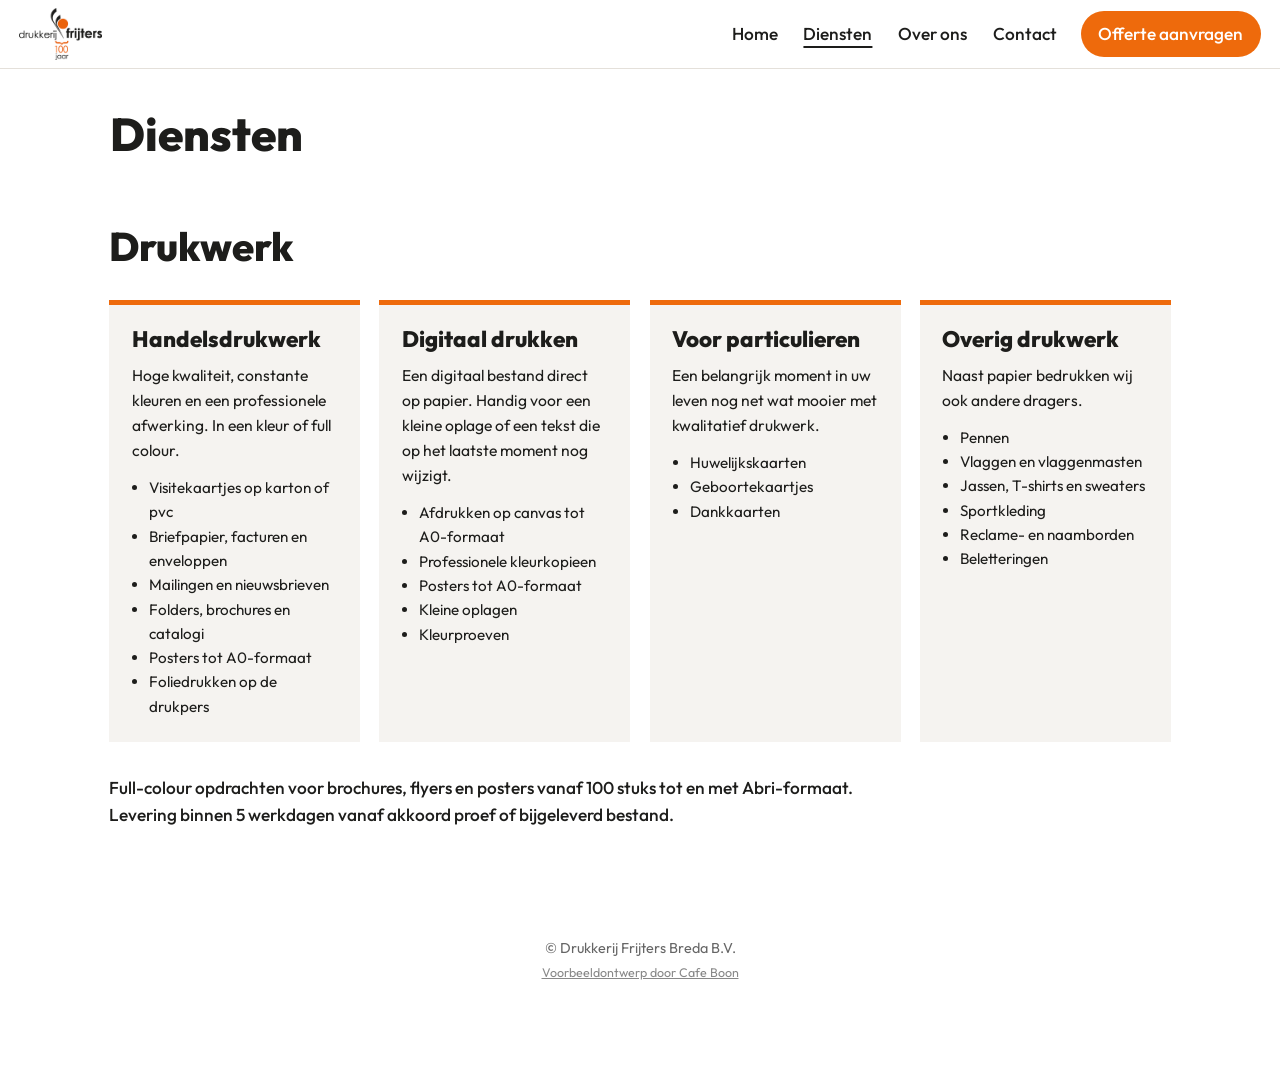
==== aanbod.html @ c1905881 "Website opgedeeld in meerdere pagina's" ====
<!doctype html>
<html lang="nl">
<head>
<meta charset="utf-8">
<meta name="viewport" content="width=device-width, initial-scale=1">
<meta name="robots" content="noindex">
<title>Diensten | Drukkerij Frijters</title>
<meta name="description" content="Drukkerij Frijters Breda B.V., Haarbeemd 60 in Bavel. Handelsdrukwerk, digitaal drukken, foliedruk en bedrukte artikelen sinds 1923. Ma t/m vr 9:00 tot 17:00.">
<meta property="og:title" content="Drukkerij Frijters, Bavel. Drukwerk sinds 1923">
<meta property="og:description" content="Handelsdrukwerk, digitaal drukken, foliedruk en bedrukte artikelen.">
<meta property="og:image" content="images/og.jpg">
<link rel="icon" type="image/jpeg" href="images/favicon.jpg">
<link rel="preconnect" href="https://fonts.googleapis.com">
<link rel="preconnect" href="https://fonts.gstatic.com" crossorigin>
<link href="https://fonts.googleapis.com/css2?family=Outfit:wght@300;400;500;700;800&display=swap" rel="stylesheet">
<link rel="stylesheet" href="style.css">
</head>
<body>
<header class="top">
<a class="brand" href="index.html"><img alt="Drukkerij Frijters, 100 jaar" src="images/logo.png"/></a>
<nav><a href="index.html">Home</a><a aria-current="page" href="aanbod.html">Diensten</a><a href="over.html">Over ons</a><a href="contact.html">Contact</a></nav>
<a class="call" href="mailto:info@drukkerij-frijters.nl?subject=Offerte%20drukwerk">Offerte aanvragen</a>
</header>
<div aria-label="Pagina's" class="sn-bar" role="navigation"><a class="sn-link" href="index.html">Home</a><a aria-current="page" class="sn-link" href="aanbod.html">Diensten</a><a class="sn-link" href="over.html">Over ons</a><a class="sn-link" href="contact.html">Contact</a></div>
<div class="sn-head"><h1>Diensten</h1></div>
<section class="wrap" id="drukwerk">
<h2>Drukwerk</h2>
<div class="grid">
<article>
<h3>Handelsdrukwerk</h3>
<p>Hoge kwaliteit, constante kleuren en een professionele afwerking. In een kleur of full colour.</p>
<ul><li>Visitekaartjes op karton of pvc</li><li>Briefpapier, facturen en enveloppen</li><li>Mailingen en nieuwsbrieven</li><li>Folders, brochures en catalogi</li><li>Posters tot A0-formaat</li><li>Foliedrukken op de drukpers</li></ul>
</article>
<article>
<h3>Digitaal drukken</h3>
<p>Een digitaal bestand direct op papier. Handig voor een kleine oplage of een tekst die op het laatste moment nog wijzigt.</p>
<ul><li>Afdrukken op canvas tot A0-formaat</li><li>Professionele kleurkopieen</li><li>Posters tot A0-formaat</li><li>Kleine oplagen</li><li>Kleurproeven</li></ul>
</article>
<article>
<h3>Voor particulieren</h3>
<p>Een belangrijk moment in uw leven nog net wat mooier met kwalitatief drukwerk.</p>
<ul><li>Huwelijkskaarten</li><li>Geboortekaartjes</li><li>Dankkaarten</li></ul>
</article>
<article>
<h3>Overig drukwerk</h3>
<p>Naast papier bedrukken wij ook andere dragers.</p>
<ul><li>Pennen</li><li>Vlaggen en vlaggenmasten</li><li>Jassen, T-shirts en sweaters</li><li>Sportkleding</li><li>Reclame- en naamborden</li><li>Beletteringen</li></ul>
</article>
</div>
<p class="note">Full-colour opdrachten voor brochures, flyers en posters vanaf 100 stuks tot en met Abri-formaat. Levering binnen 5 werkdagen vanaf akkoord proef of bijgeleverd bestand.</p>
</section>
<footer>
<p>© Drukkerij Frijters Breda B.V.</p>
<p class="credit"><a href="https://cafeboon.com">Voorbeeldontwerp door Cafe Boon</a></p>
</footer>
<a class="fab" href="tel:+31765212223">Bel</a>
<script>try{(function(){
  var n=new Date(),d=n.getDay(),m=n.getHours()+n.getMinutes()/60,el=document.getElementById('status');
  var r=document.querySelector('tr[data-d="'+d+'"]');if(r)r.className='today';
  if(d>=1&&d<=5&&m>=9&&m<17){el.textContent='Nu geopend tot 17:00';el.className='tag yes'}
  else{el.textContent='Nu gesloten'}
})();}catch(e){}</script>
</body></html>
---- style.css ----
:root{--orange:#ee6a0c;--ink:#1d1d1b;--bg:#fff;--soft:#f5f3f0;--line:#e4e0da}
*{box-sizing:border-box}
body{margin:0;font-family:"Outfit",sans-serif;color:var(--ink);background:var(--bg);line-height:1.6;font-size:1.08rem}
h1,h2,h3{font-weight:800;line-height:1.1;margin:0 0 .5em}
h2{font-size:clamp(1.8rem,4vw,2.5rem)}
a{color:#c4550a}
.top{display:flex;align-items:center;gap:1.5rem;padding:.5rem 1.2rem;background:#fff;border-bottom:1px solid var(--line);position:sticky;top:0;z-index:5}
.brand img{height:52px;display:block}
.top nav{margin-left:auto;display:flex;gap:1.6rem}.top nav a{color:var(--ink);text-decoration:none;font-weight:500}
.call{background:var(--orange);color:#fff;text-decoration:none;padding:.55rem 1.1rem;font-weight:500;border-radius:999px;white-space:nowrap}
.hero{display:grid;grid-template-columns:1.1fr 1fr;background:var(--soft);min-height:520px}
.hero-in{padding:4rem 2rem 4rem max(1.2rem,calc((100vw - 1100px)/2));align-self:center}
.hero h1{font-size:clamp(2.2rem,5vw,3.6rem);font-weight:300}
.hero h1 em{font-style:normal;font-weight:800;color:var(--orange)}
.claim{max-width:520px;font-size:1.15rem}
.addr{font-weight:500}
.hero-img{width:100%;height:100%;object-fit:cover;display:block}
.tag{display:inline-block;background:#d8d3cb;padding:.25rem .8rem;font-size:.9rem;margin:0 0 1rem;border-radius:999px}.tag.yes{background:#2e7d32;color:#fff}
.actions{display:flex;gap:.8rem;flex-wrap:wrap;margin-top:1.4rem}
.btn{display:inline-block;background:var(--orange);color:#fff;padding:.8rem 1.5rem;text-decoration:none;font-weight:500;border-radius:999px}
.btn.ghost{background:transparent;border:2px solid var(--ink);color:var(--ink)}
.btn.alt{background:var(--ink)}
.wrap{max-width:1100px;margin:0 auto;padding:4rem 1.2rem}
.grid{display:grid;grid-template-columns:repeat(auto-fill,minmax(240px,1fr));gap:1.2rem;margin:2rem 0}
.grid article{background:var(--soft);border-top:5px solid var(--orange);padding:1.4rem}
.grid h3{font-size:1.4rem}.grid p{margin:0 0 .8rem;font-size:.98rem}
.grid ul{margin:0;padding-left:1.1rem;font-size:.95rem}
.note{font-weight:500;max-width:760px}
.band{background:var(--ink);color:#fff}
.split{display:grid;grid-template-columns:1fr 1fr;gap:3rem;align-items:center}
.split img{width:100%;aspect-ratio:4/3;object-fit:cover;border-radius:6px}
.visit{background:var(--soft)}
.two{display:grid;grid-template-columns:1fr 1fr;gap:3rem}
table{border-collapse:collapse;width:100%;max-width:400px}
th{text-align:left;font-weight:400}td{text-align:right}
th,td{padding:.5rem 0;border-bottom:1px solid var(--line)}
tr.today{font-weight:700;color:#c4550a}
footer{text-align:center;padding:1.5rem 1rem 5rem;font-size:.9rem;color:#666}
footer p{margin:.2rem}.credit{font-size:.78rem}.credit a{color:#888}
.fab{display:none}
@media(max-width:760px){
.top nav,.call{display:none}
.hero{grid-template-columns:1fr;min-height:0}.hero-in{padding:2.5rem 1.2rem}.hero-img{height:240px;order:-1}
.two,.split{grid-template-columns:1fr;gap:2rem}
.fab{display:block;position:fixed;right:1rem;bottom:1rem;background:var(--orange);color:#fff;text-decoration:none;font-weight:500;padding:.9rem 1.5rem;border-radius:999px;box-shadow:0 4px 12px rgba(0,0,0,.3);z-index:9}}
/* sitenav:start */
.sn-bar{display:none;gap:6px;overflow-x:auto;white-space:nowrap;-webkit-overflow-scrolling:touch;padding:8px 12px;background:inherit;color:inherit;font:inherit;line-height:1.2;border-bottom:1px solid rgba(128,128,128,.35);box-sizing:border-box;max-width:100%}
.sn-bar a.sn-link{flex:0 0 auto;padding:9px 15px;border-radius:999px;color:inherit;text-decoration:none;font-size:15px;font-weight:600;letter-spacing:0;text-transform:none;margin:0}
.sn-bar a.sn-link[aria-current="page"]{background:rgba(128,128,128,.2);box-shadow:inset 0 -2px 0 currentColor}
@media(max-width:760px){.sn-bar{display:flex}}
nav a[aria-current="page"]:not(.cta):not(.btn):not(.call){text-decoration:underline;text-underline-offset:6px;text-decoration-thickness:2px}
.sn-head{max-width:1100px;margin:0 auto;padding:40px 20px 0;box-sizing:border-box}
.sn-head h1{margin:0;color:inherit;font-size:clamp(30px,5vw,46px);line-height:1.1}
.sn-cards{max-width:1100px;margin:0 auto;padding:40px 20px;display:grid;grid-template-columns:repeat(auto-fit,minmax(230px,1fr));gap:16px;box-sizing:border-box}
.sn-card{display:block;padding:20px 22px;border:1px solid rgba(128,128,128,.45);border-radius:10px;background:rgba(128,128,128,.07);color:inherit;text-decoration:none;min-width:0}
.sn-card strong{display:block;font-size:1.25em;margin:0 0 6px;color:inherit}
.sn-card span{display:block;opacity:.8;font-size:.95em;line-height:1.4}
.sn-card:hover,.sn-card:focus-visible{border-color:currentColor}
/* sitenav:end */
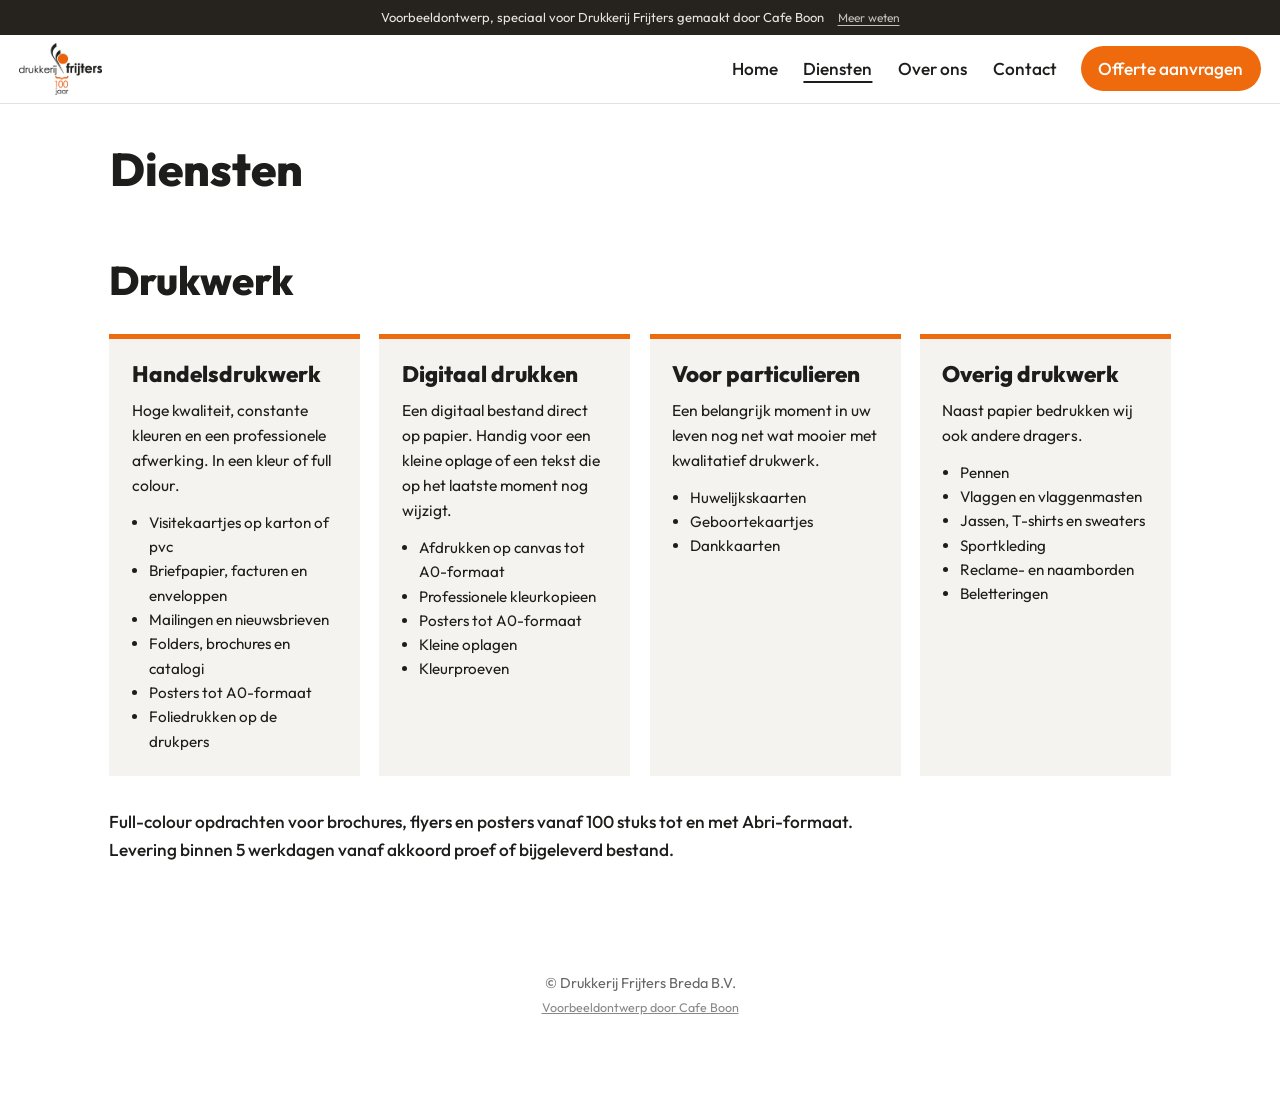
==== commit 7ef67448: "Werkende formulieren voor afspraken en aanvragen" ====
--- a/aanbod.html
+++ b/aanbod.html
@@ -16,10 +16,11 @@
 <link rel="stylesheet" href="style.css">
 </head>
 <body>
+<div class="vb-banner" role="note"><span>Voorbeeldontwerp, speciaal voor Drukkerij Frijters gemaakt door Cafe Boon</span><a href="https://cafeboon.com">Meer weten</a></div>
 <header class="top">
 <a class="brand" href="index.html"><img alt="Drukkerij Frijters, 100 jaar" src="images/logo.png"/></a>
 <nav><a href="index.html">Home</a><a aria-current="page" href="aanbod.html">Diensten</a><a href="over.html">Over ons</a><a href="contact.html">Contact</a></nav>
-<a class="call" href="mailto:info@drukkerij-frijters.nl?subject=Offerte%20drukwerk">Offerte aanvragen</a>
+<a class="call" href="offerte.html">Offerte aanvragen</a>
 </header>
 <div aria-label="Pagina's" class="sn-bar" role="navigation"><a class="sn-link" href="index.html">Home</a><a aria-current="page" class="sn-link" href="aanbod.html">Diensten</a><a class="sn-link" href="over.html">Over ons</a><a class="sn-link" href="contact.html">Contact</a></div>
 <div class="sn-head"><h1>Diensten</h1></div>
--- a/style.css
+++ b/style.css
@@ -57,3 +57,31 @@
 .sn-card span{display:block;opacity:.8;font-size:.95em;line-height:1.4}
 .sn-card:hover,.sn-card:focus-visible{border-color:currentColor}
 /* sitenav:end */
+/* voorbeeld-formulier:start */
+@layer sn{.sn-form button.btn{border:0;font:inherit;cursor:pointer;line-height:1.2}}
+.sn-formsec{padding:36px 0 72px}
+.sn-formwrap{max-width:1100px;margin:0 auto;padding:0 20px;box-sizing:border-box}
+.sn-formwrap>h2{margin:0 0 12px}
+.sn-formwrap>.sn-lead,.sn-formwrap>.sn-form,.sn-formwrap>.sn-done{max-width:720px}
+.sn-formwrap .sn-lead{margin:0 0 24px;opacity:.85}
+.sn-form{display:grid;grid-template-columns:1fr 1fr;gap:16px}
+.sn-field{display:flex;flex-direction:column;gap:6px;min-width:0;text-align:left}
+.sn-field.full{grid-column:1/-1}
+.sn-field label{font-size:14px;font-weight:600}
+.sn-field input,.sn-field select,.sn-field textarea{font:inherit;font-size:16px;line-height:1.4;color:inherit;background:rgba(128,128,128,.12);border:1px solid rgba(128,128,128,.55);border-radius:8px;padding:11px 12px;width:100%;box-sizing:border-box;min-width:0;max-width:100%;-webkit-appearance:none;appearance:none}
+.sn-field select{background-image:linear-gradient(45deg,transparent 50%,currentColor 50%),linear-gradient(135deg,currentColor 50%,transparent 50%);background-position:calc(100% - 20px) 50%,calc(100% - 15px) 50%;background-size:5px 5px;background-repeat:no-repeat;padding-right:38px}
+.sn-field select option{color:#111;background:#fff}
+.sn-field textarea{resize:vertical}
+.sn-field input:focus,.sn-field select:focus,.sn-field textarea:focus{outline:2px solid currentColor;outline-offset:1px}
+.sn-done{padding:28px;border:1px solid rgba(128,128,128,.55);border-radius:12px;background:rgba(128,128,128,.1)}
+.sn-done h2{margin:0 0 10px}
+.sn-done p{margin:0}
+.sn-done a{text-decoration:underline;text-underline-offset:3px;font-weight:600}
+.sn-formlink{padding:0 0 56px}
+@media(max-width:640px){.sn-form{grid-template-columns:1fr}.sn-formsec{padding:24px 0 56px}}
+/* voorbeeld-formulier:end */
+/* voorbeeldbanner:start */
+.vb-banner{display:flex;flex-wrap:wrap;justify-content:center;align-items:baseline;gap:2px 14px;padding:8px 16px;background:#26231f;color:#e9e6df;font-size:13px;line-height:1.45;letter-spacing:0;text-transform:none;font-weight:400;text-align:center;position:relative;z-index:1000}
+.vb-banner a{color:inherit;opacity:.8;text-decoration:underline;text-underline-offset:3px;font-size:12px;font-weight:400;white-space:nowrap;letter-spacing:0;text-transform:none}
+.vb-banner a:hover{opacity:1}
+/* voorbeeldbanner:end */
